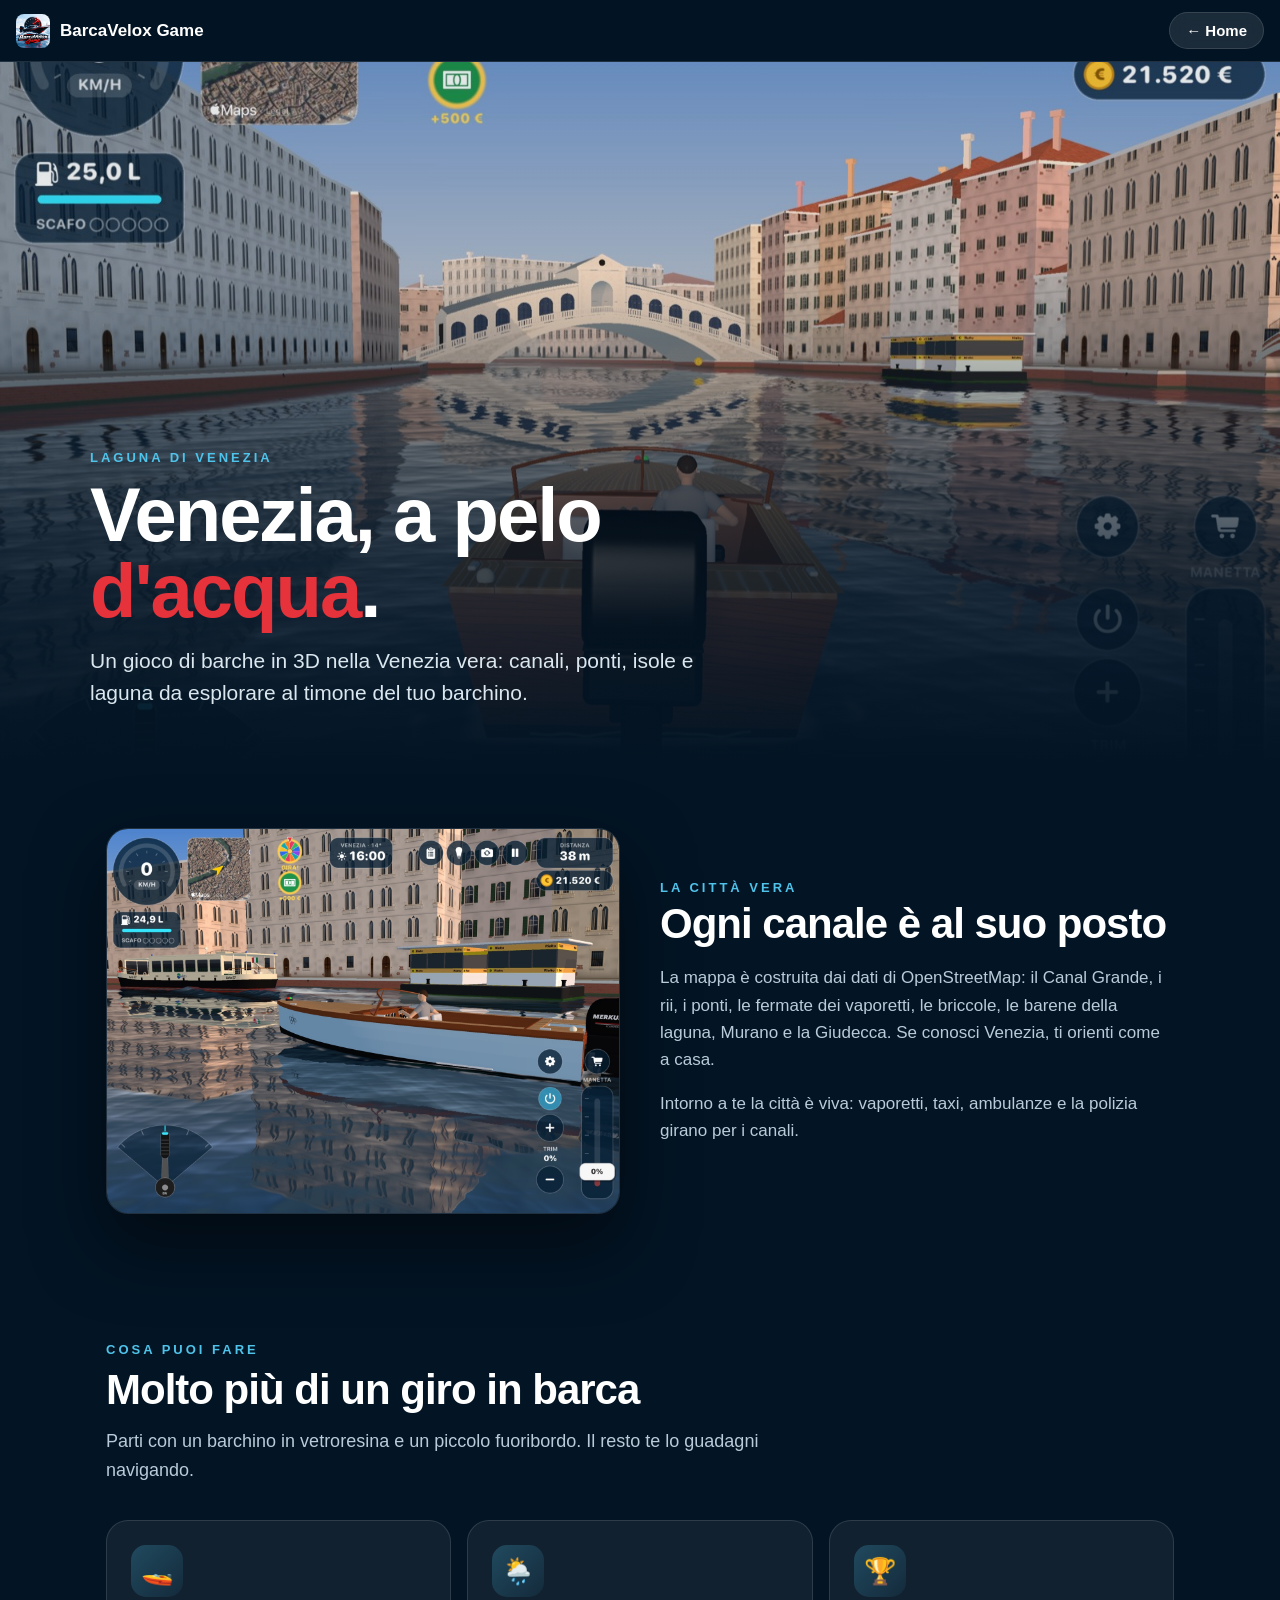
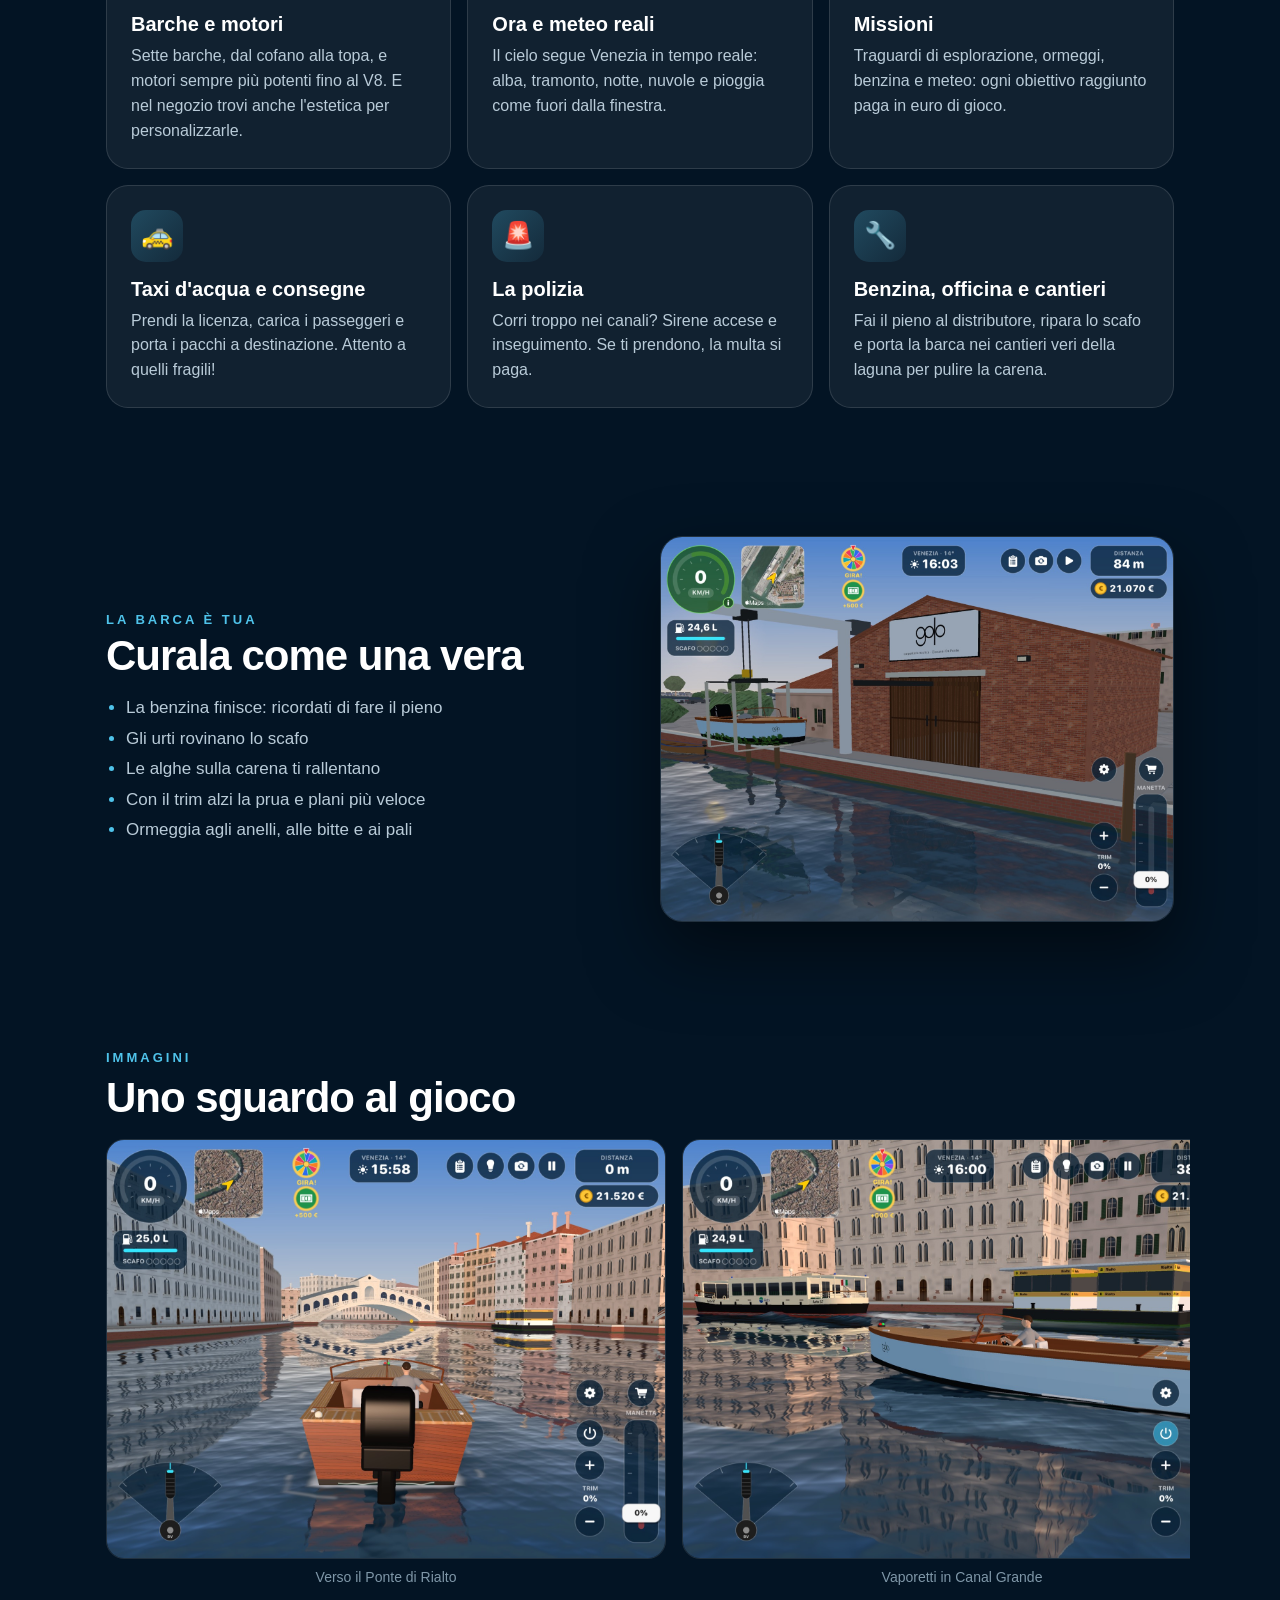
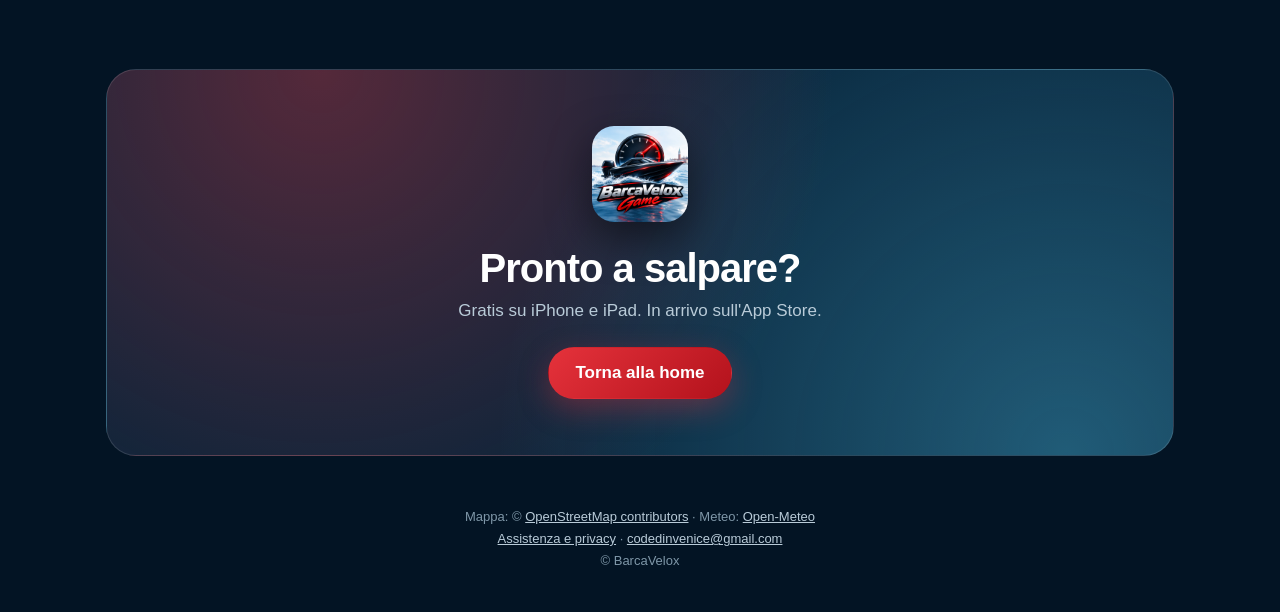
==== gioco.html @ d5ca37de "Sito" ====
<!doctype html>
<html lang="it">
<head>
<meta charset="utf-8">
<meta name="viewport" content="width=device-width, initial-scale=1, viewport-fit=cover">
<title>Il gioco · BarcaVelox Game</title>
<meta name="description" content="Venezia vera da navigare: canali, ponti, Rialto, la laguna con le sue barene. Barche e motori da comprare, missioni, taxi d'acqua, consegne e la polizia alle calcagna.">
<meta name="theme-color" content="#031424">
<meta property="og:title" content="BarcaVelox Game · Il gioco">
<meta property="og:description" content="Naviga nella Laguna di Venezia.">
<meta property="og:image" content="https://homedeveloperve.github.io/img/rialto.jpg">
<link rel="icon" href="img/apple-touch-icon.png">
<link rel="apple-touch-icon" href="img/apple-touch-icon.png">
<link rel="stylesheet" href="style.css">
</head>
<body>

<header class="topbar">
  <a class="brand" href="index.html"><img src="img/icona.jpg" alt="">BarcaVelox Game</a>
  <a class="button ghost" href="index.html">← Home</a>
</header>

<div class="hero">
  <img class="bg" src="img/rialto.jpg" alt="Una barca in Canal Grande verso il Ponte di Rialto">
  <div class="inner">
    <div class="eyebrow">Laguna di Venezia</div>
    <h1>Venezia, a pelo <em>d'acqua</em>.</h1>
    <p>Un gioco di barche in 3D nella Venezia vera: canali, ponti, isole e laguna da esplorare al timone del tuo barchino.</p>
  </div>
</div>

<section>
  <div class="split reveal">
    <div class="shot"><img src="img/canal-grande.jpg" alt="Vaporetti e barche in Canal Grande" loading="lazy"></div>
    <div>
      <div class="eyebrow">La città vera</div>
      <h2>Ogni canale è al suo posto</h2>
      <p>La mappa è costruita dai dati di OpenStreetMap: il Canal Grande, i rii, i ponti, le fermate dei vaporetti, le briccole, le barene della laguna, Murano e la Giudecca. Se conosci Venezia, ti orienti come a casa.</p>
      <p>Intorno a te la città è viva: vaporetti, taxi, ambulanze e la polizia girano per i canali.</p>
    </div>
  </div>
</section>

<section>
  <div class="eyebrow">Cosa puoi fare</div>
  <h2>Molto più di un giro in barca</h2>
  <p class="intro">Parti con un barchino in vetroresina e un piccolo fuoribordo. Il resto te lo guadagni navigando.</p>

  <div class="features">
    <div class="feature reveal">
      <div class="emoji">🚤</div>
      <h3>Barche e motori</h3>
      <p>Sette barche, dal cofano alla topa, e motori sempre più potenti fino al V8. E nel negozio trovi anche l'estetica per personalizzarle.</p>
    </div>
    <div class="feature reveal">
      <div class="emoji">🌦️</div>
      <h3>Ora e meteo reali</h3>
      <p>Il cielo segue Venezia in tempo reale: alba, tramonto, notte, nuvole e pioggia come fuori dalla finestra.</p>
    </div>
    <div class="feature reveal">
      <div class="emoji">🏆</div>
      <h3>Missioni</h3>
      <p>Traguardi di esplorazione, ormeggi, benzina e meteo: ogni obiettivo raggiunto paga in euro di gioco.</p>
    </div>
    <div class="feature reveal">
      <div class="emoji">🚕</div>
      <h3>Taxi d'acqua e consegne</h3>
      <p>Prendi la licenza, carica i passeggeri e porta i pacchi a destinazione. Attento a quelli fragili!</p>
    </div>
    <div class="feature reveal">
      <div class="emoji">🚨</div>
      <h3>La polizia</h3>
      <p>Corri troppo nei canali? Sirene accese e inseguimento. Se ti prendono, la multa si paga.</p>
    </div>
    <div class="feature reveal">
      <div class="emoji">🔧</div>
      <h3>Benzina, officina e cantieri</h3>
      <p>Fai il pieno al distributore, ripara lo scafo e porta la barca nei cantieri veri della laguna per pulire la carena.</p>
    </div>
  </div>
</section>

<section>
  <div class="split reverse reveal">
    <div class="shot"><img src="img/cantiere.jpg" alt="La barca sollevata dalla gru davanti a un cantiere" loading="lazy"></div>
    <div>
      <div class="eyebrow">La barca è tua</div>
      <h2>Curala come una vera</h2>
      <ul>
        <li>La benzina finisce: ricordati di fare il pieno</li>
        <li>Gli urti rovinano lo scafo</li>
        <li>Le alghe sulla carena ti rallentano</li>
        <li>Con il trim alzi la prua e plani più veloce</li>
        <li>Ormeggia agli anelli, alle bitte e ai pali</li>
      </ul>
    </div>
  </div>
</section>

<section>
  <div class="eyebrow">Immagini</div>
  <h2>Uno sguardo al gioco</h2>
  <div class="gallery">
    <figure><img src="img/rialto.jpg" alt="" loading="lazy"><figcaption>Verso il Ponte di Rialto</figcaption></figure>
    <figure><img src="img/canal-grande.jpg" alt="" loading="lazy"><figcaption>Vaporetti in Canal Grande</figcaption></figure>
    <figure><img src="img/cantiere.jpg" alt="" loading="lazy"><figcaption>Al cantiere per la carena</figcaption></figure>
    <figure><img src="img/missioni.jpg" alt="" loading="lazy"><figcaption>Le missioni</figcaption></figure>
    <figure><img src="img/meteo.jpg" alt="" loading="lazy"><figcaption>Missioni meteo: notte, pioggia e alba</figcaption></figure>
    <figure><img src="img/negozio.jpg" alt="" loading="lazy"><figcaption>Negozio e officina</figcaption></figure>
    <figure><img src="img/ruota.jpg" alt="" loading="lazy"><figcaption>Un giro gratis della ruota ogni giorno</figcaption></figure>
  </div>
</section>

<div class="cta-wrap">
  <div class="cta reveal">
    <img src="img/icona.jpg" alt="">
    <h2>Pronto a salpare?</h2>
    <p>Gratis su iPhone e iPad. In arrivo sull'App Store.</p>
    <a class="button primary" href="index.html">Torna alla home</a>
  </div>
</div>

<footer>
  Mappa: © <a href="https://www.openstreetmap.org/copyright">OpenStreetMap contributors</a> · Meteo: <a href="https://open-meteo.com/">Open-Meteo</a><br>
  <a href="https://sites.google.com/view/barcaveloxmtgame">Assistenza e privacy</a> · <a href="mailto:codedinvenice@gmail.com">codedinvenice@gmail.com</a><br>
  © BarcaVelox
</footer>

<script>
  const io = new IntersectionObserver(entries => {
    for (const e of entries) if (e.isIntersecting) { e.target.classList.add("visible"); io.unobserve(e.target); }
  }, { threshold: 0.15 });
  document.querySelectorAll(".reveal").forEach(el => io.observe(el));
</script>
</body>
</html>
---- style.css ----
:root {
  color-scheme: dark;
  --ink: #ffffff;
  --muted: #b9cbd8;
  --faint: #7f97a8;
  --deep: #031424;
  --navy: #08243a;
  --card: rgba(255, 255, 255, 0.06);
  --line: rgba(255, 255, 255, 0.12);
  --sea: #3399bf;
  --sea-bright: #4fc3ea;
  --red: #e5323b;
  --gold: #ffc23d;
}

* { box-sizing: border-box; }

html { scroll-behavior: smooth; }

body {
  margin: 0;
  background: var(--deep);
  color: var(--ink);
  font-family: -apple-system, BlinkMacSystemFont, "SF Pro Display", "Segoe UI", Roboto, sans-serif;
  -webkit-font-smoothing: antialiased;
}

a { color: inherit; }

/* ---------- Buttons ---------- */

.button {
  display: inline-flex; align-items: center; justify-content: center; gap: 10px;
  padding: 15px 26px; border-radius: 999px; text-decoration: none;
  font-weight: 700; font-size: 17px; color: #fff; background: var(--sea);
  border: 1px solid transparent;
  transition: transform .15s ease, background .15s ease, box-shadow .15s ease;
}
.button:hover { transform: translateY(-2px); }
.button.primary {
  background: linear-gradient(135deg, var(--red), #b3121c);
  box-shadow: 0 10px 30px rgba(229, 50, 59, 0.35);
}
.button.primary:hover { box-shadow: 0 14px 36px rgba(229, 50, 59, 0.5); }
.button.ghost { background: rgba(255, 255, 255, 0.10); border-color: var(--line); backdrop-filter: blur(10px); }
.button.ghost:hover { background: rgba(255, 255, 255, 0.16); }

/* App Store badge, drawn in CSS (no Apple artwork until the game is live) */
.store {
  display: inline-flex; align-items: center; gap: 12px;
  padding: 10px 20px 10px 16px; border-radius: 14px;
  background: #000; border: 1px solid rgba(255, 255, 255, 0.35);
  text-decoration: none; color: #fff; text-align: left;
}
.store svg { width: 26px; height: 26px; flex: none; }
.store span { display: block; font-size: 11px; line-height: 1.2; opacity: .8; }
.store strong { display: block; font-size: 19px; line-height: 1.15; letter-spacing: -.2px; }
.store.soon { cursor: default; }

/* ---------- Home ---------- */

.home {
  position: relative; min-height: 100vh; min-height: 100svh;
  display: flex; flex-direction: column; align-items: center; justify-content: center;
  padding: 48px 16px; text-align: center; overflow: hidden;
}
.home::before {
  content: ""; position: absolute; inset: -20px;
  background: url("img/rialto.jpg") center 40% / cover no-repeat;
  filter: blur(6px) saturate(1.1);
  transform: scale(1.05);
  animation: drift 30s ease-in-out infinite alternate;
}
.home::after {
  content: ""; position: absolute; inset: 0;
  background:
    radial-gradient(ellipse at 50% 35%, rgba(3, 20, 36, 0.35), rgba(3, 20, 36, 0.92) 70%),
    linear-gradient(180deg, rgba(3, 20, 36, 0.2), var(--deep));
}
.home > * { position: relative; z-index: 1; }

@keyframes drift { from { transform: scale(1.05) translateX(-1.5%); } to { transform: scale(1.12) translateX(1.5%); } }

.app-icon {
  width: 148px; height: 148px; border-radius: 33px;
  box-shadow: 0 24px 60px rgba(0, 0, 0, 0.55), 0 0 0 1px rgba(255, 255, 255, 0.15);
  animation: float 5s ease-in-out infinite;
}
@keyframes float { 50% { transform: translateY(-8px) rotate(-1deg); } }

.home h1 { font-size: clamp(36px, 7vw, 60px); letter-spacing: -1.5px; margin: 28px 0 6px; line-height: 1.05; }
.home .tagline { font-size: clamp(18px, 3vw, 22px); color: var(--sea-bright); font-weight: 600; margin: 0 0 14px; }
.home .lead { max-width: 520px; color: var(--muted); font-size: 17px; line-height: 1.55; margin: 0 0 30px; }

.actions { display: flex; flex-direction: column; gap: 12px; width: 100%; max-width: 380px; }
.actions .button { width: 100%; }
.home .store { margin-bottom: 26px; }

.contacts { margin-top: 26px; color: var(--faint); font-size: 15px; }
.contacts a { color: var(--muted); }

footer { color: var(--faint); font-size: 13px; text-align: center; padding: 30px 16px 40px; line-height: 1.7; }
footer a { color: var(--muted); }
.home footer { padding-bottom: 0; }

/* ---------- Game page ---------- */

.topbar {
  position: sticky; top: 0; z-index: 10;
  display: flex; align-items: center; justify-content: space-between; gap: 12px;
  padding: 12px 16px; background: rgba(3, 20, 36, 0.75);
  backdrop-filter: blur(16px); -webkit-backdrop-filter: blur(16px);
  border-bottom: 1px solid var(--line);
}
.brand { display: flex; align-items: center; gap: 10px; text-decoration: none; font-weight: 800; font-size: 17px; }
.brand img { width: 34px; height: 34px; border-radius: 8px; }
.topbar .button { padding: 9px 16px; font-size: 15px; }

.hero {
  position: relative; min-height: min(78vh, 760px); display: flex; align-items: flex-end;
  padding: 0 16px 56px; overflow: hidden;
}
.hero img.bg { position: absolute; inset: 0; width: 100%; height: 100%; object-fit: cover; object-position: center 45%; }
.hero::after {
  content: ""; position: absolute; inset: 0;
  background: linear-gradient(180deg, rgba(3, 20, 36, 0.1) 30%, rgba(3, 20, 36, 0.75) 70%, var(--deep));
}
.hero .inner { position: relative; z-index: 1; max-width: 1100px; margin: 0 auto; width: 100%; }
.eyebrow { text-transform: uppercase; letter-spacing: 3px; font-size: 13px; font-weight: 700; color: var(--sea-bright); }
.hero h1 { font-size: clamp(38px, 7vw, 76px); letter-spacing: -2px; line-height: 1; margin: 12px 0 16px; max-width: 800px; }
.hero h1 em { font-style: normal; color: var(--red); }
.hero p { font-size: clamp(17px, 2.2vw, 21px); color: #dbe7ef; max-width: 620px; line-height: 1.5; margin: 0; }

section { max-width: 1100px; margin: 0 auto; padding: 64px 16px; }
section h2 { font-size: clamp(28px, 4.5vw, 42px); letter-spacing: -1px; margin: 10px 0 14px; line-height: 1.1; }
section > p.intro { color: var(--muted); font-size: 18px; line-height: 1.6; max-width: 700px; margin: 0 0 36px; }

.features { display: grid; grid-template-columns: repeat(auto-fill, minmax(min(100%, 300px), 1fr)); gap: 16px; }
.feature {
  background: var(--card); border: 1px solid var(--line); border-radius: 22px; padding: 24px;
  transition: transform .2s ease, border-color .2s ease;
}
.feature:hover { transform: translateY(-4px); border-color: rgba(79, 195, 234, 0.45); }
.feature .emoji {
  width: 52px; height: 52px; border-radius: 15px; display: grid; place-items: center; font-size: 26px;
  background: linear-gradient(135deg, rgba(79, 195, 234, 0.25), rgba(51, 153, 191, 0.08));
  margin-bottom: 16px;
}
.feature h3 { margin: 0 0 8px; font-size: 20px; }
.feature p { margin: 0; color: var(--muted); line-height: 1.55; font-size: 16px; }

.split { display: grid; grid-template-columns: 1fr 1fr; gap: 40px; align-items: center; }
.split.reverse .shot { order: 2; }
.shot { border-radius: 22px; overflow: hidden; border: 1px solid var(--line); box-shadow: 0 30px 70px rgba(0, 0, 0, 0.5); }
.shot img { display: block; width: 100%; height: auto; }
.split h2 { margin-top: 6px; }
.split p { color: var(--muted); font-size: 17px; line-height: 1.6; }
.split ul { color: var(--muted); font-size: 17px; line-height: 1.8; padding-left: 20px; margin: 0; }
.split li::marker { color: var(--sea-bright); }

.gallery {
  display: flex; gap: 16px; overflow-x: auto; scroll-snap-type: x mandatory;
  padding: 4px 16px 20px; margin: 0 -16px; scrollbar-width: thin;
}
.gallery figure { flex: 0 0 min(82%, 560px); margin: 0; scroll-snap-align: center; }
.gallery img { width: 100%; display: block; border-radius: 18px; border: 1px solid var(--line); }
.gallery figcaption { color: var(--faint); font-size: 14px; margin-top: 10px; text-align: center; }

.cta {
  text-align: center; border-radius: 30px; padding: 56px 20px; margin: 0 16px;
  background:
    radial-gradient(circle at 20% 0%, rgba(229, 50, 59, 0.35), transparent 55%),
    radial-gradient(circle at 90% 100%, rgba(79, 195, 234, 0.35), transparent 55%),
    var(--navy);
  border: 1px solid var(--line);
}
.cta-wrap { max-width: 1100px; margin: 0 auto 20px; }
.cta img { width: 96px; height: 96px; border-radius: 22px; box-shadow: 0 16px 40px rgba(0, 0, 0, 0.5); }
.cta h2 { margin: 20px 0 10px; font-size: clamp(28px, 4.5vw, 40px); letter-spacing: -1px; }
.cta p { color: var(--muted); font-size: 17px; margin: 0 0 26px; }

.reveal { opacity: 0; transform: translateY(24px); transition: opacity .7s ease, transform .7s ease; }
.reveal.visible { opacity: 1; transform: none; }

@media (max-width: 760px) {
  .split { grid-template-columns: 1fr; gap: 24px; }
  .split.reverse .shot { order: 0; }
  .hero { min-height: 70vh; padding-bottom: 40px; }
  section { padding: 48px 16px; }
  .topbar .button span { display: none; }
}

@media (prefers-reduced-motion: reduce) {
  *, *::before { animation: none !important; transition: none !important; }
  .reveal { opacity: 1; transform: none; }
}
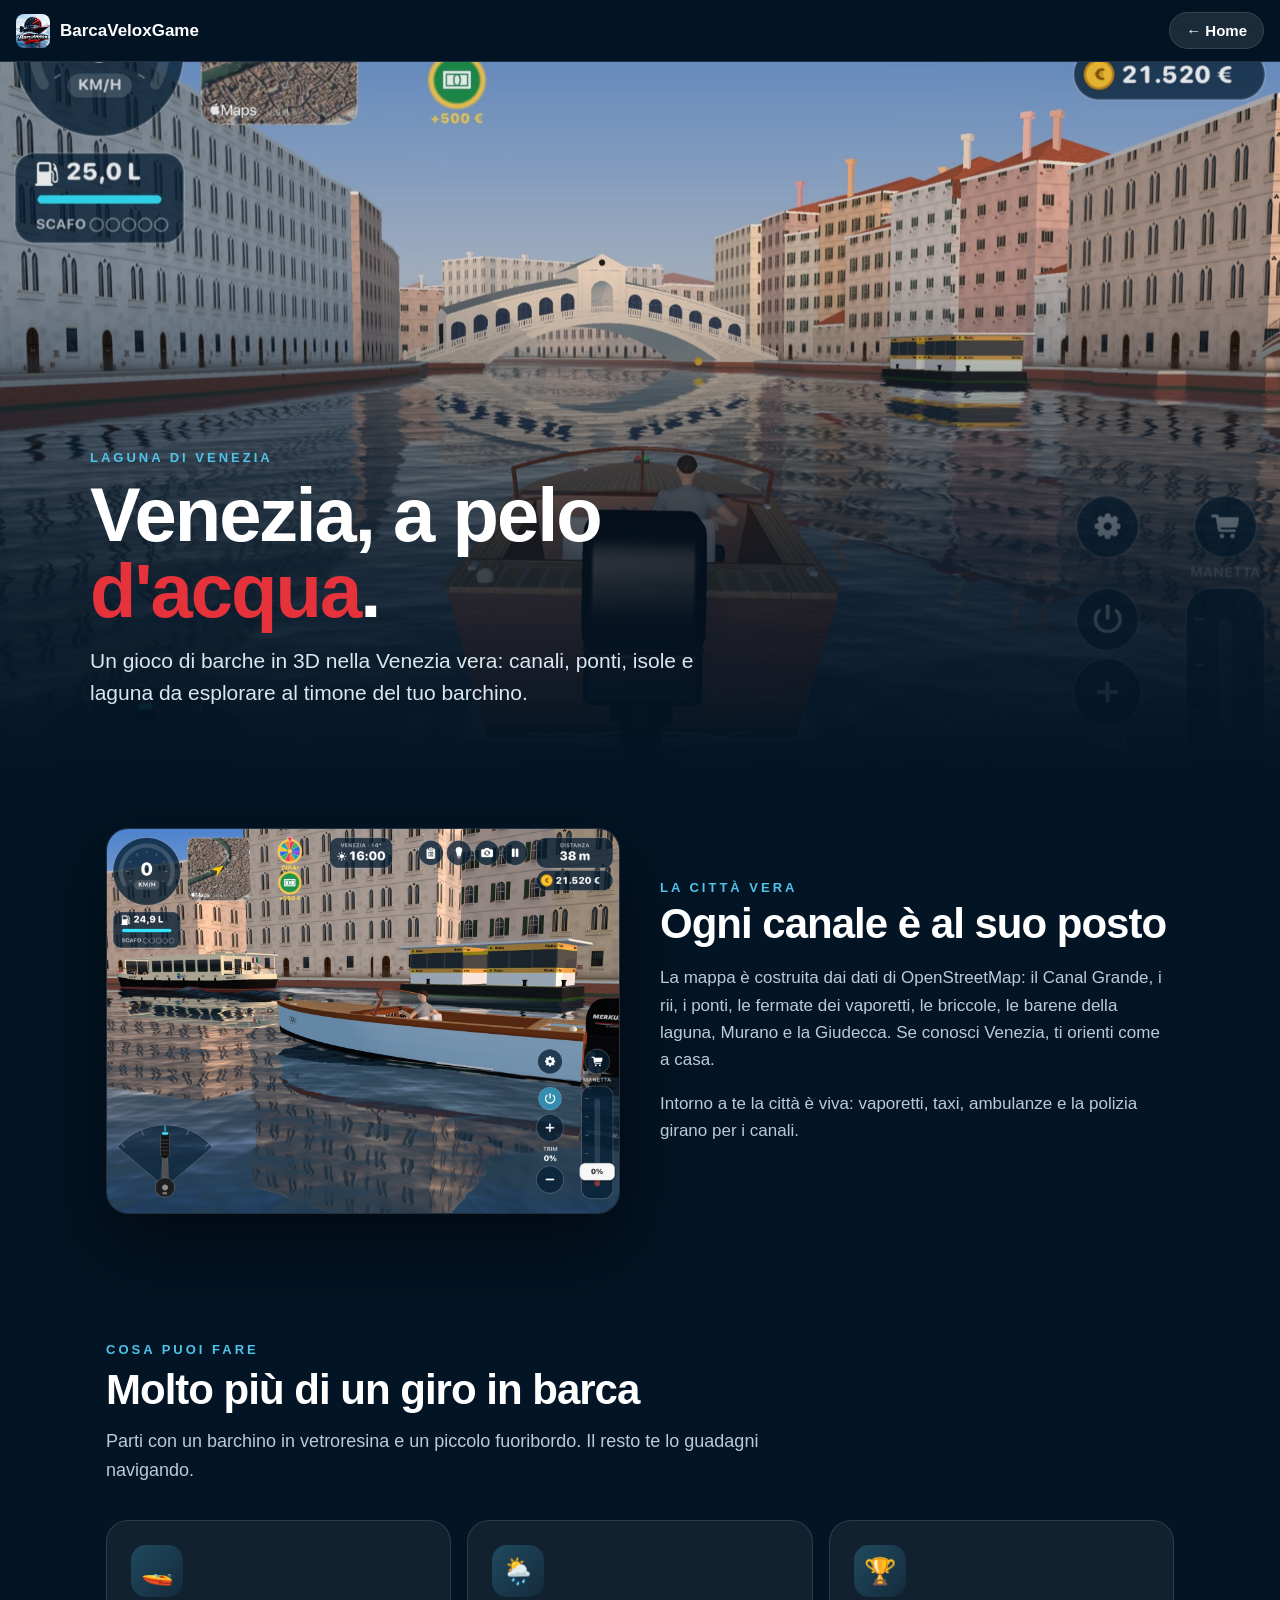
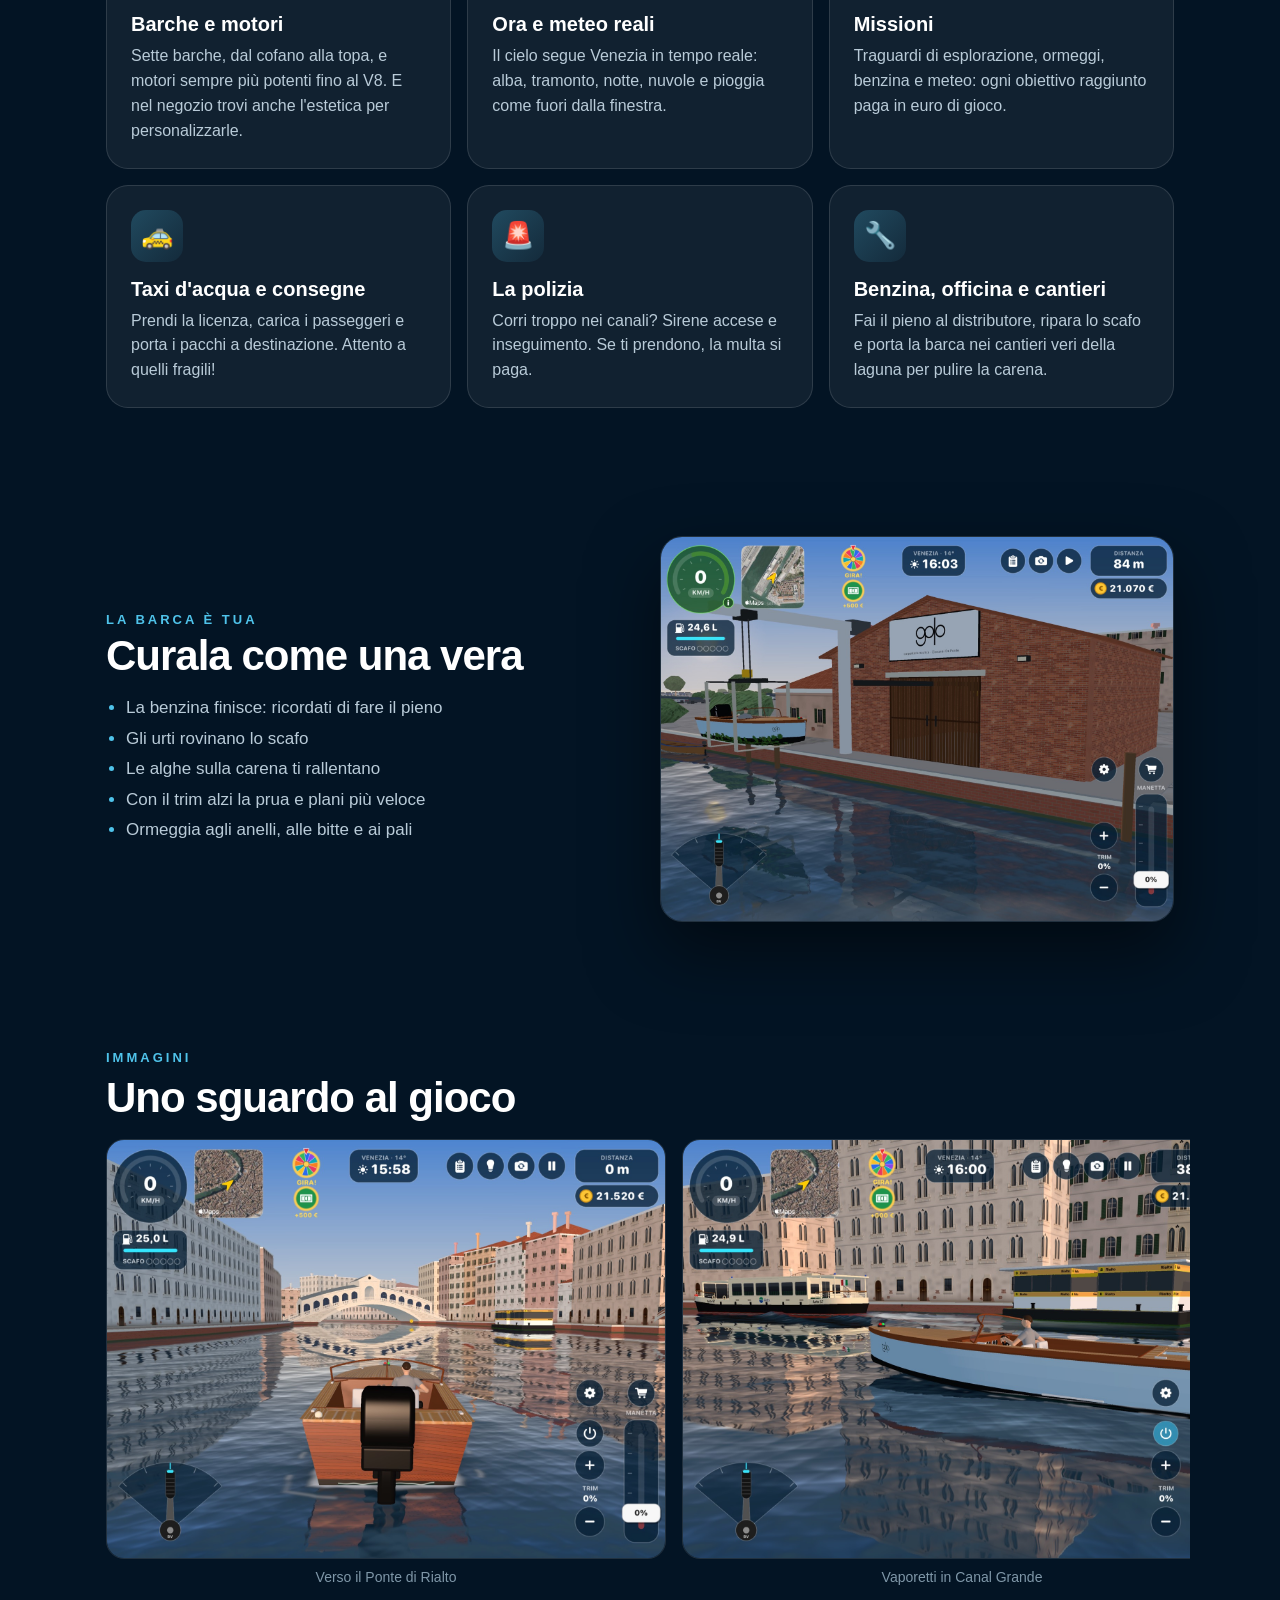
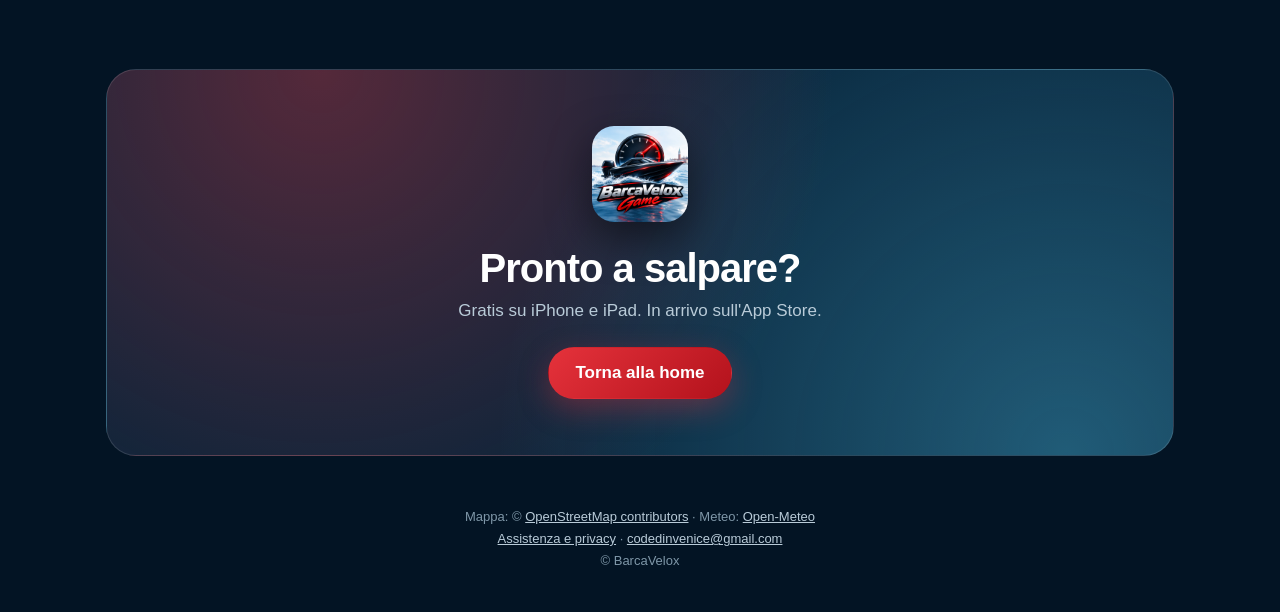
==== commit 3ecc4cba: "Nome del gioco scritto tutto attaccato: BarcaVeloxGame Co-Authored-By: Claude Opus 5.5 <noreply@anth" ====
--- a/gioco.html
+++ b/gioco.html
@@ -3,10 +3,10 @@
 <head>
 <meta charset="utf-8">
 <meta name="viewport" content="width=device-width, initial-scale=1, viewport-fit=cover">
-<title>Il gioco · BarcaVelox Game</title>
+<title>Il gioco · BarcaVeloxGame</title>
 <meta name="description" content="Venezia vera da navigare: canali, ponti, Rialto, la laguna con le sue barene. Barche e motori da comprare, missioni, taxi d'acqua, consegne e la polizia alle calcagna.">
 <meta name="theme-color" content="#031424">
-<meta property="og:title" content="BarcaVelox Game · Il gioco">
+<meta property="og:title" content="BarcaVeloxGame · Il gioco">
 <meta property="og:description" content="Naviga nella Laguna di Venezia.">
 <meta property="og:image" content="https://homedeveloperve.github.io/img/rialto.jpg">
 <link rel="icon" href="img/apple-touch-icon.png">
@@ -16,7 +16,7 @@
 <body>
 
 <header class="topbar">
-  <a class="brand" href="index.html"><img src="img/icona.jpg" alt="">BarcaVelox Game</a>
+  <a class="brand" href="index.html"><img src="img/icona.jpg" alt="">BarcaVeloxGame</a>
   <a class="button ghost" href="index.html">← Home</a>
 </header>
 
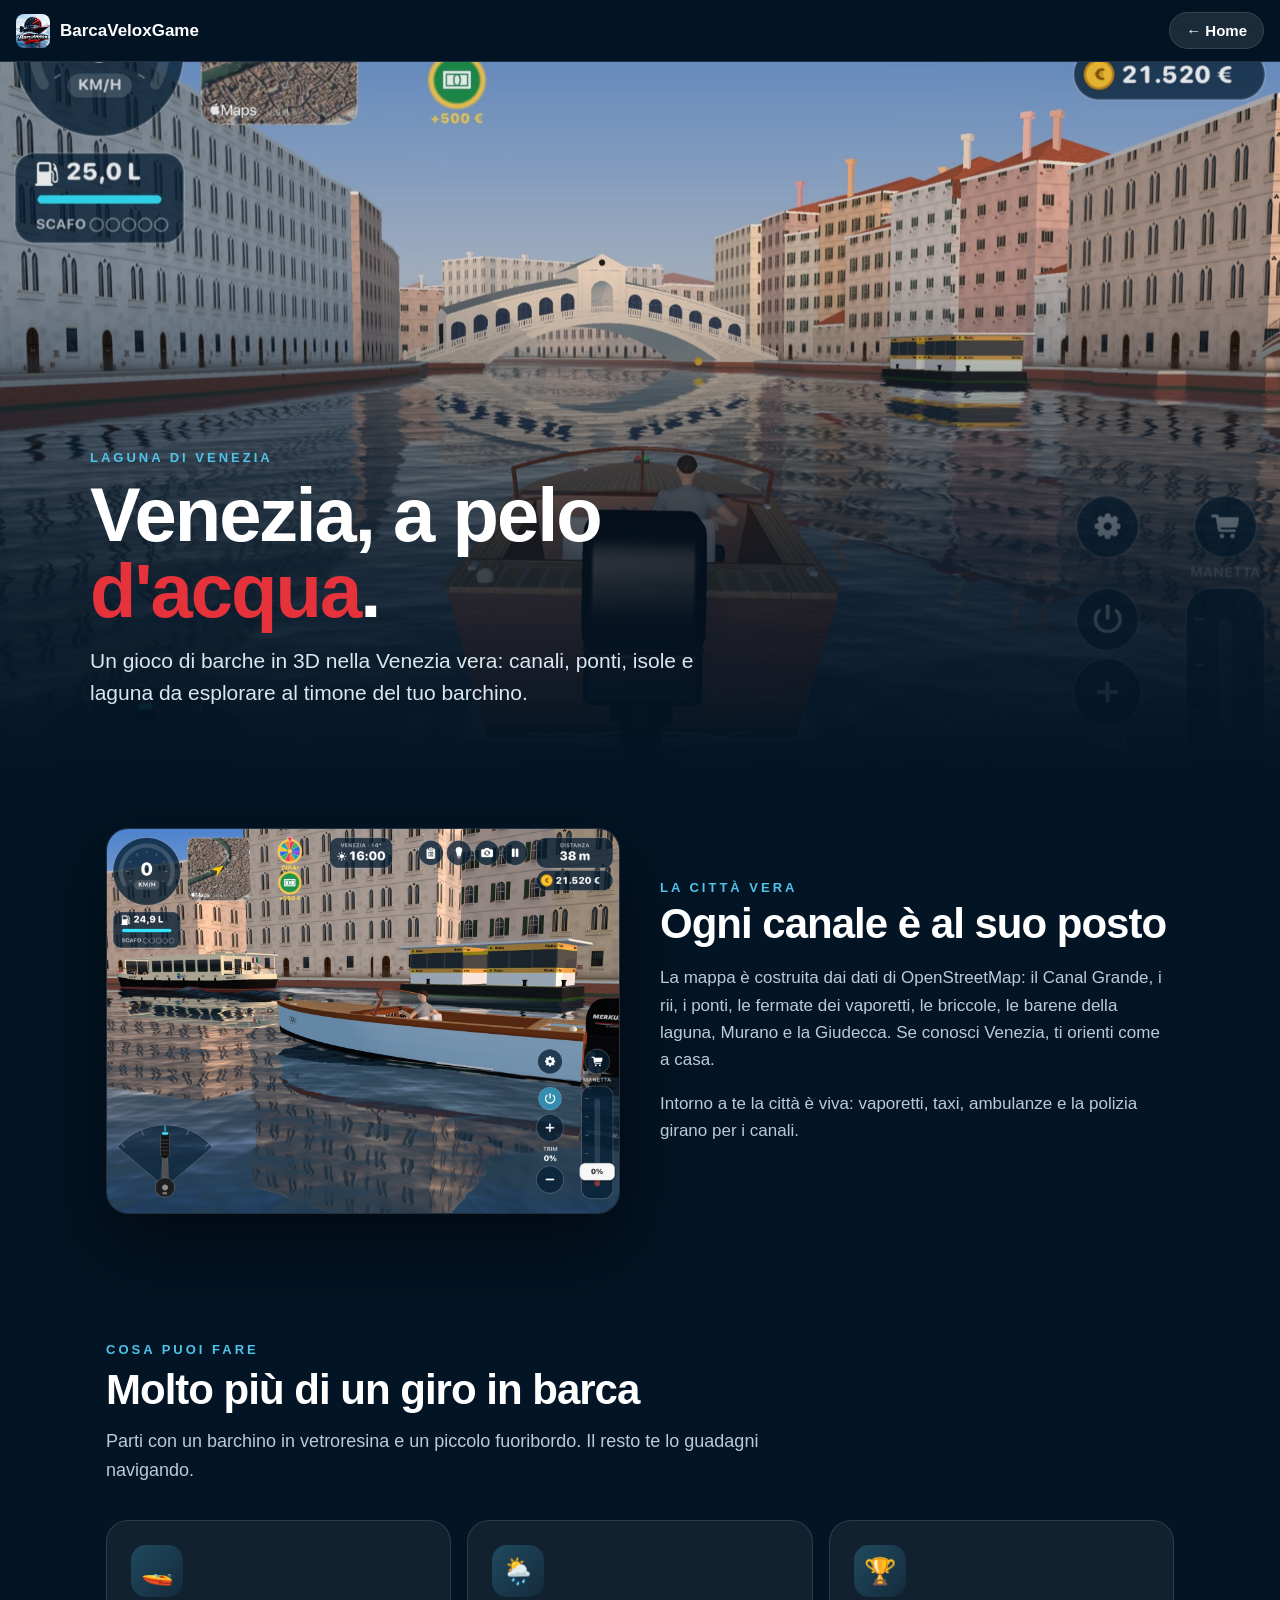
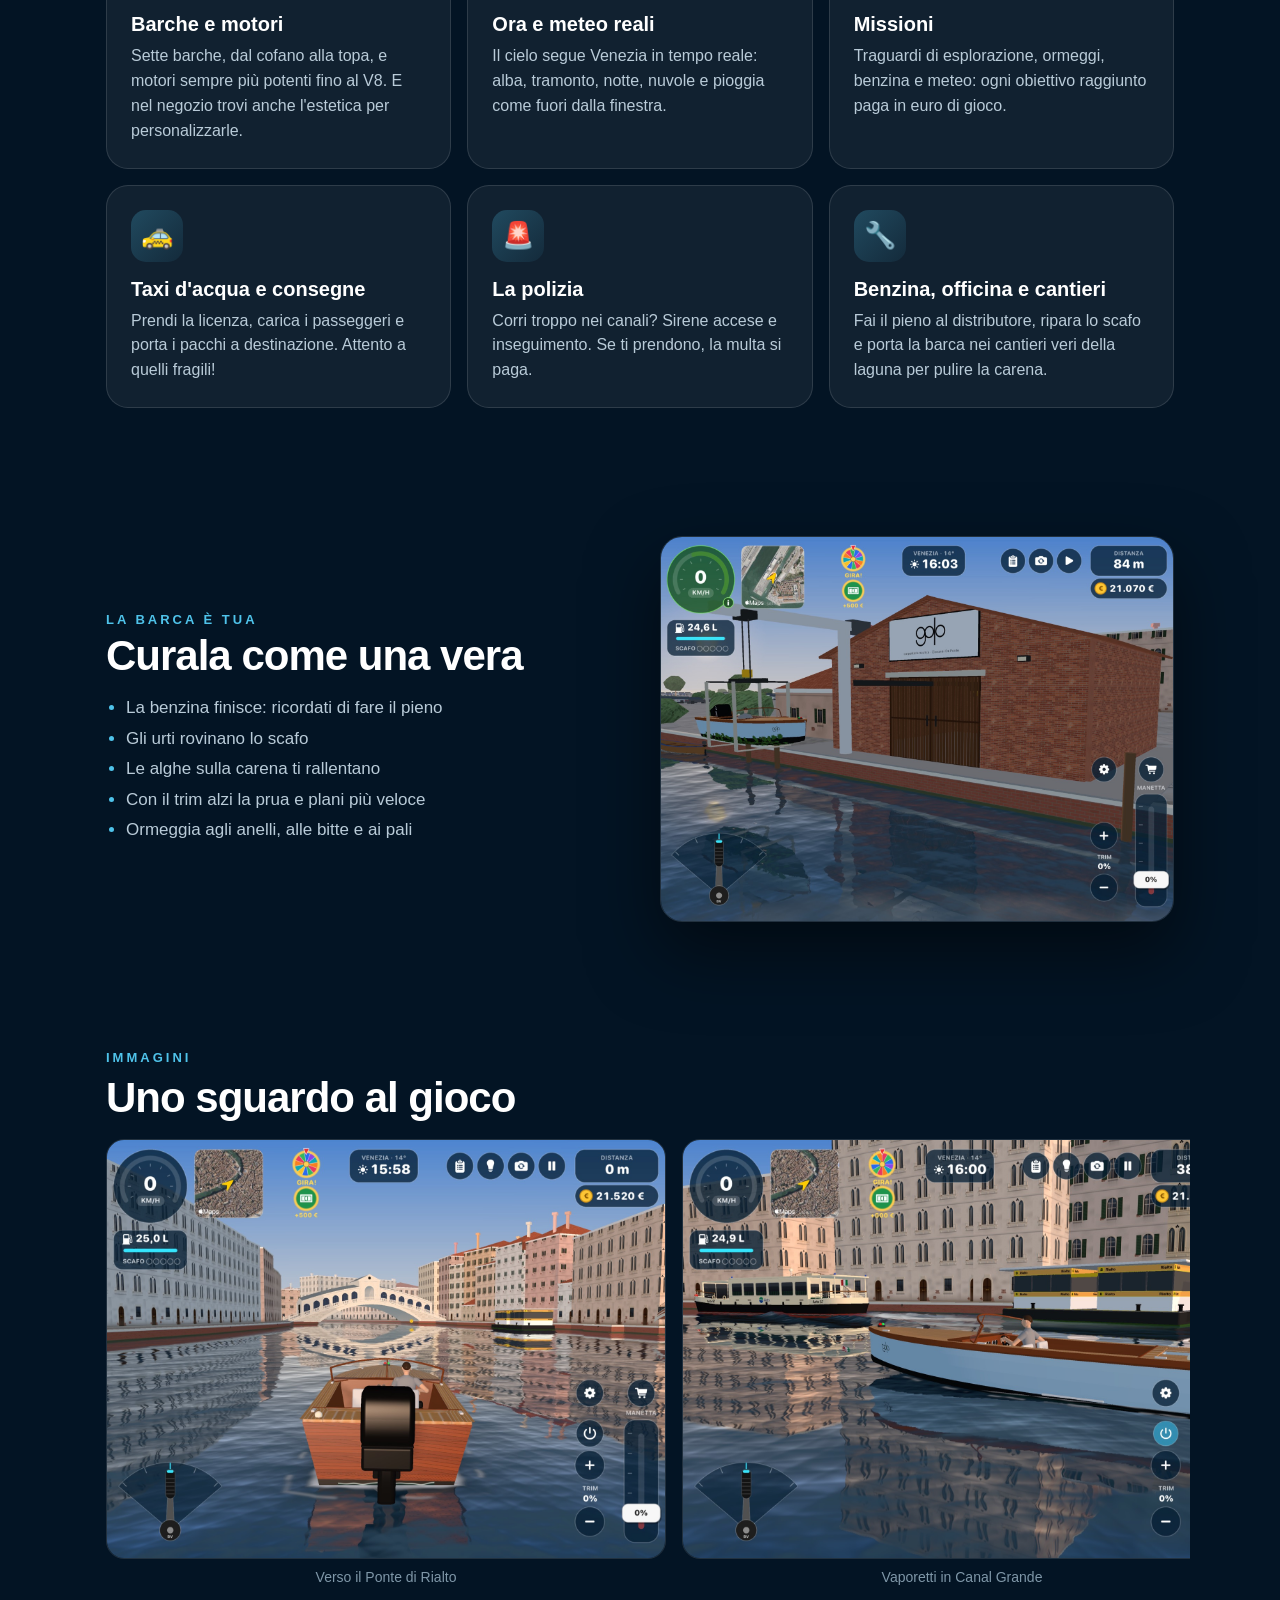
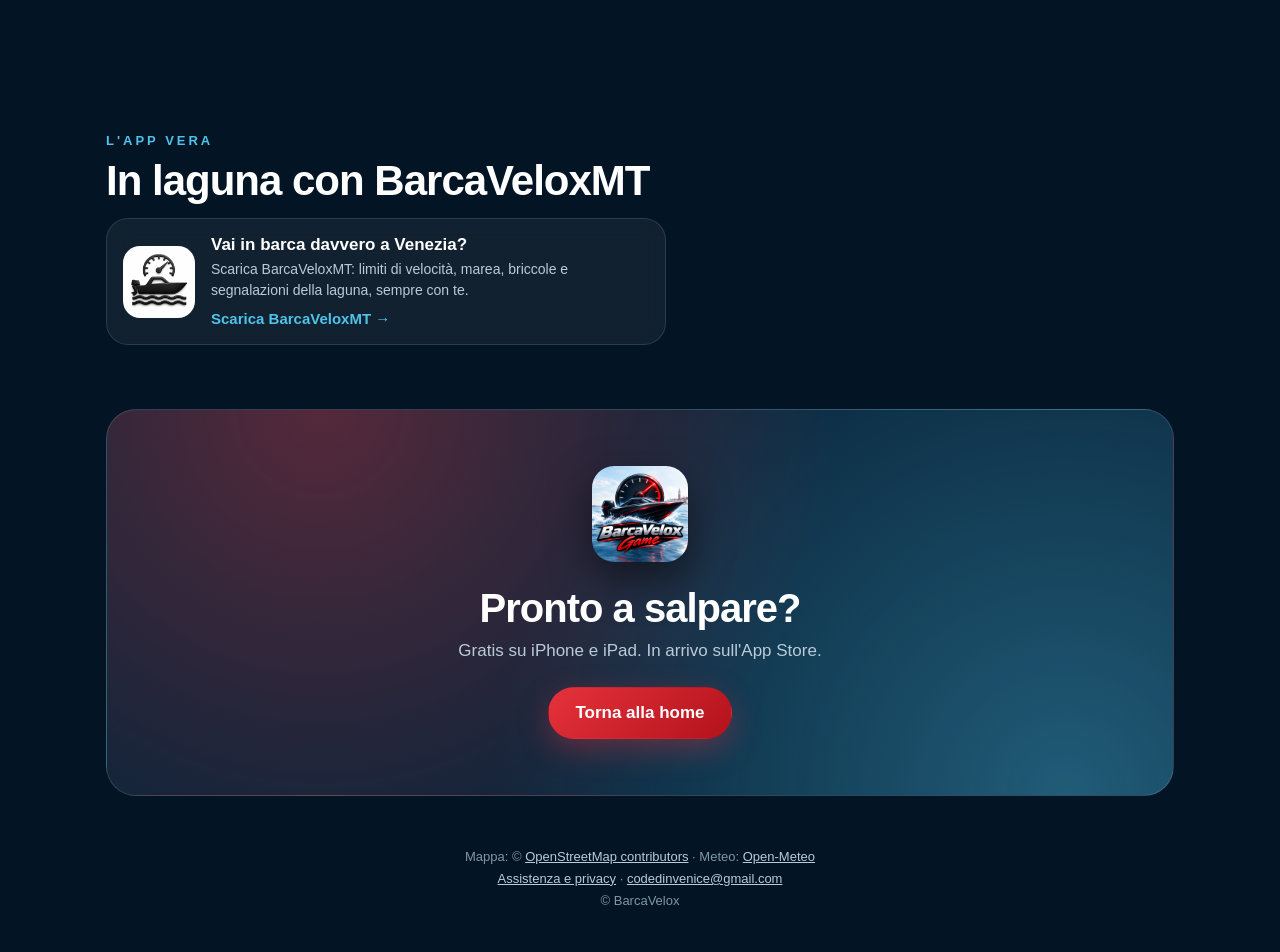
==== commit 697acb73: "Pulsante per scaricare BarcaVeloxMT nella home e nella pagina del gioco Co-Authored-By: Claude Opus " ====
--- a/gioco.html
+++ b/gioco.html
@@ -111,6 +111,19 @@
   </div>
 </section>
 
+<section class="mt-section">
+  <div class="eyebrow">L'app vera</div>
+  <h2>In laguna con BarcaVeloxMT</h2>
+  <a class="mt-card" href="https://apps.apple.com/app/id6751656223">
+    <img src="img/barcaveloxmt.jpg" alt="Icona di BarcaVeloxMT">
+    <div>
+      <strong>Vai in barca davvero a Venezia?</strong>
+      <span>Scarica BarcaVeloxMT: limiti di velocità, marea, briccole e segnalazioni della laguna, sempre con te.</span>
+      <em>Scarica BarcaVeloxMT →</em>
+    </div>
+  </a>
+</section>
+
 <div class="cta-wrap">
   <div class="cta reveal">
     <img src="img/icona.jpg" alt="">
--- a/style.css
+++ b/style.css
@@ -194,3 +194,19 @@
   *, *::before { animation: none !important; transition: none !important; }
   .reveal { opacity: 1; transform: none; }
 }
+
+/* ---------- BarcaVeloxMT, the real-life app ---------- */
+
+.mt-card {
+  display: flex; align-items: center; gap: 16px; width: 100%; max-width: 560px;
+  margin-top: 28px; padding: 16px; border-radius: 22px; text-align: left; text-decoration: none;
+  background: var(--card); border: 1px solid var(--line);
+  backdrop-filter: blur(10px); -webkit-backdrop-filter: blur(10px);
+  transition: transform .15s ease, border-color .15s ease;
+}
+.mt-card:hover { transform: translateY(-2px); border-color: rgba(79, 195, 234, 0.45); }
+.mt-card img { width: 72px; height: 72px; border-radius: 17px; flex: none; background: #fff; }
+.mt-card strong { display: block; font-size: 17px; margin-bottom: 4px; }
+.mt-card span { display: block; color: var(--muted); font-size: 14px; line-height: 1.45; }
+.mt-card em { display: inline-block; margin-top: 10px; font-style: normal; font-weight: 700; font-size: 15px; color: var(--sea-bright); }
+.mt-section .mt-card { margin-top: 8px; }
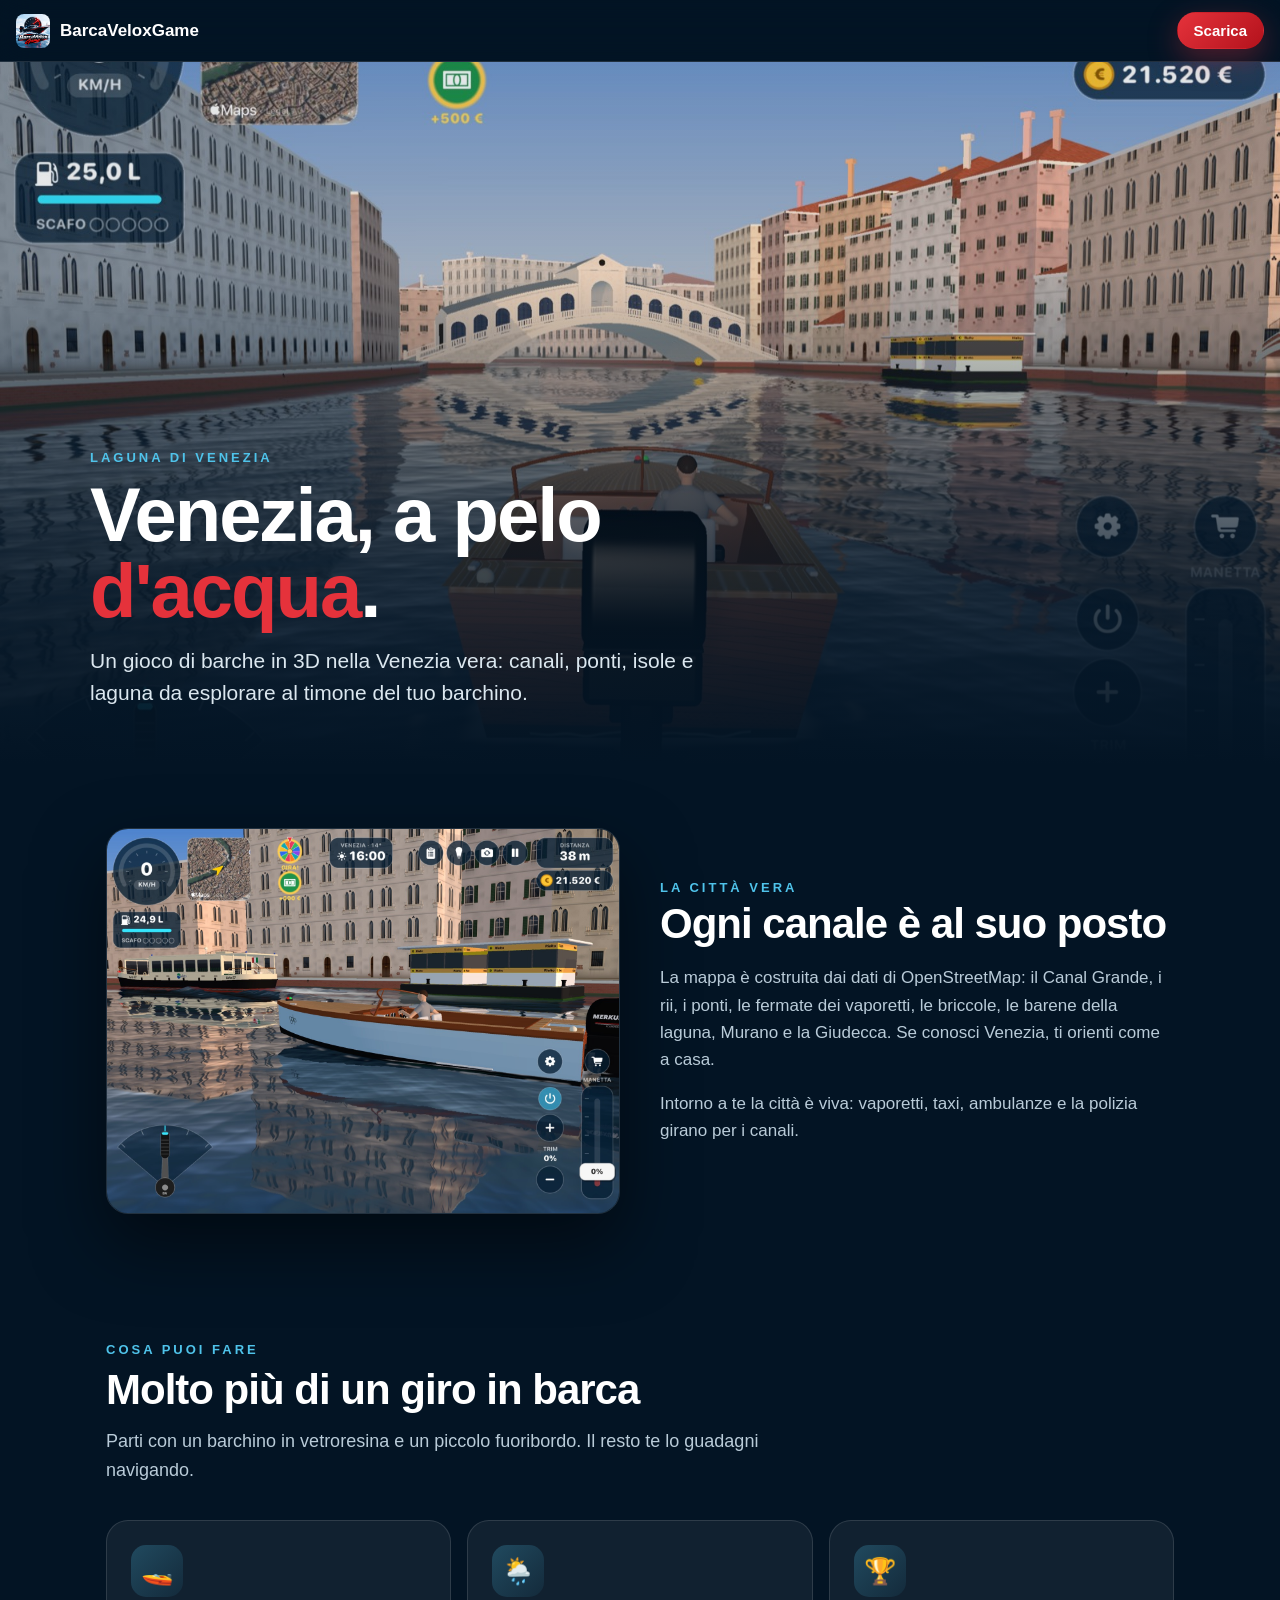
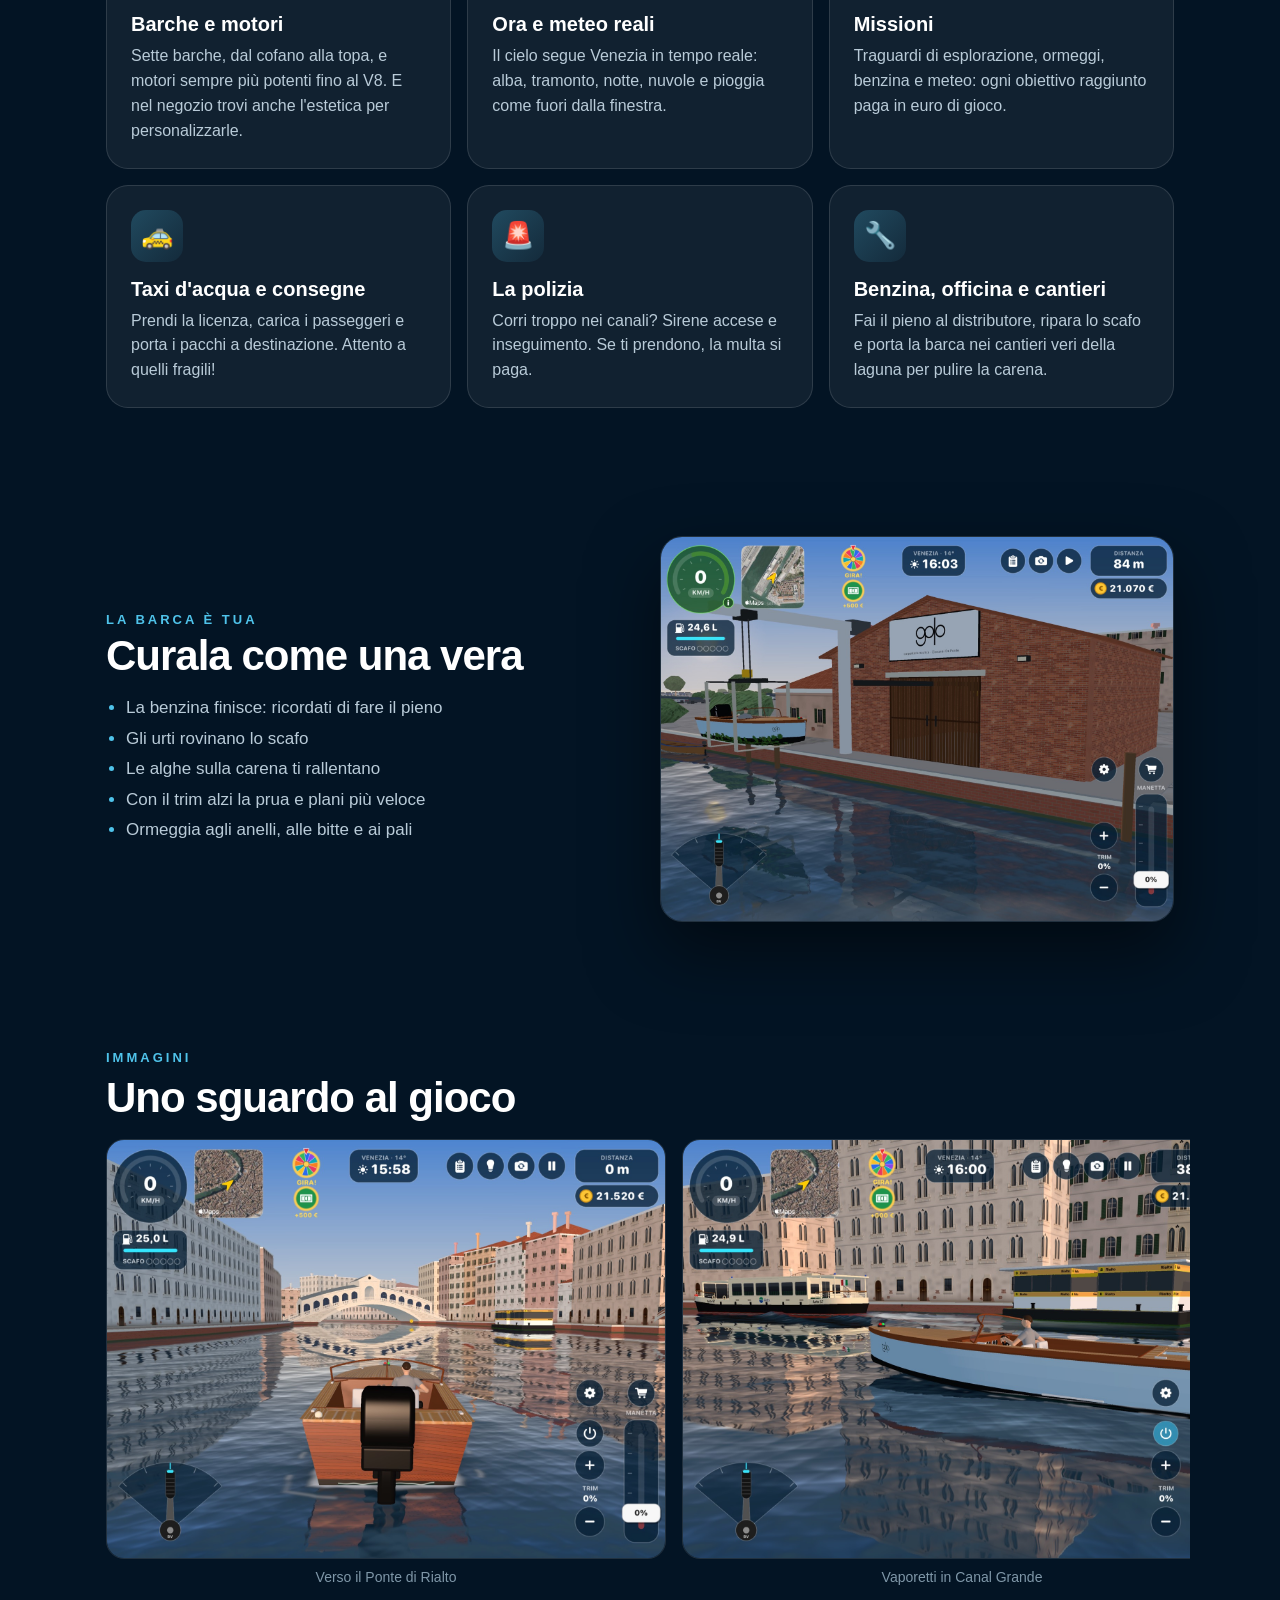
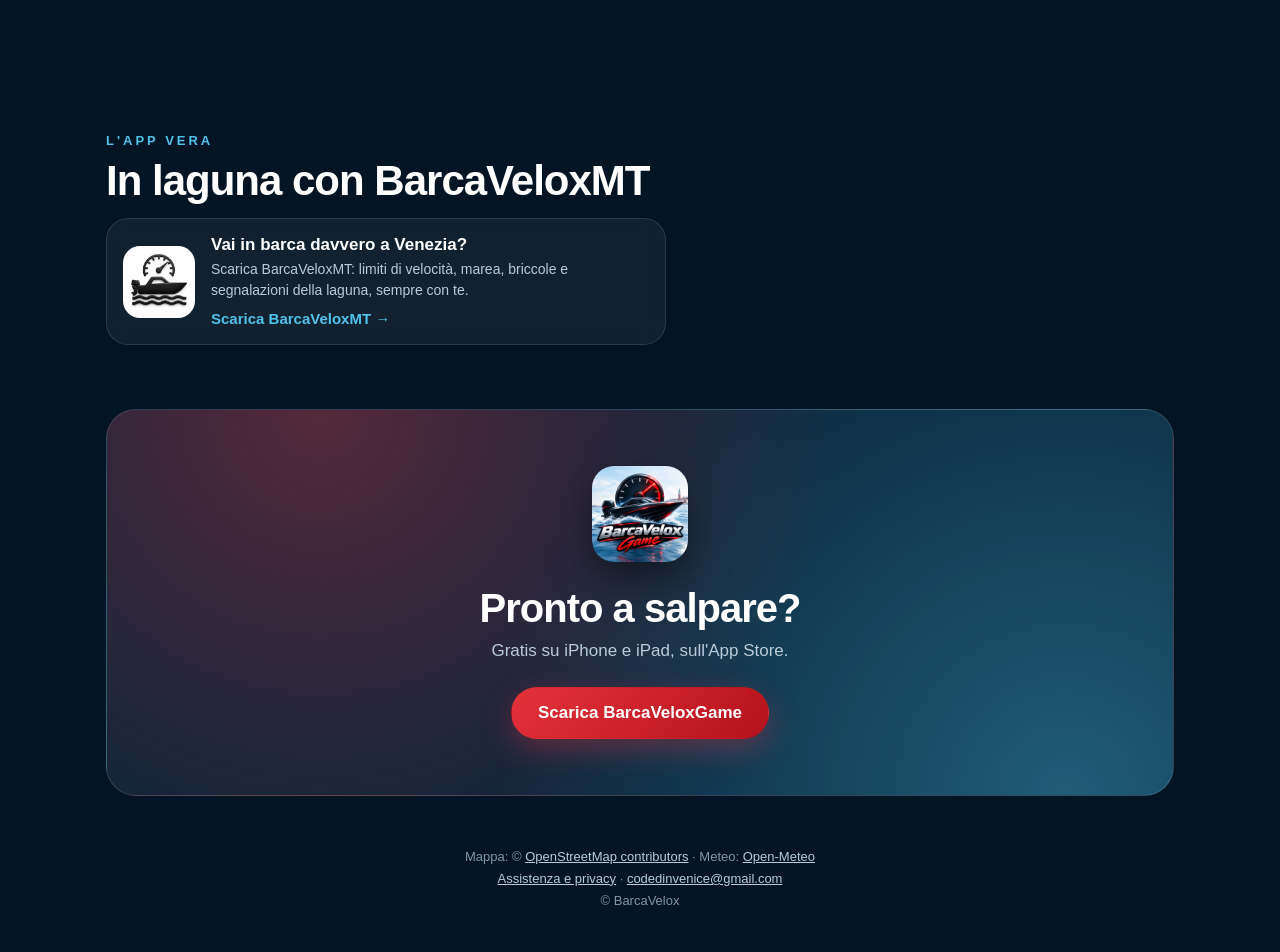
==== commit fde5eb49: "Il gioco è sull'App Store: pulsanti di download con il link vero Co-Authored-By: Claude Opus 5.5 <no" ====
--- a/gioco.html
+++ b/gioco.html
@@ -11,13 +11,13 @@
 <meta property="og:image" content="https://homedeveloperve.github.io/img/rialto.jpg">
 <link rel="icon" href="img/apple-touch-icon.png">
 <link rel="apple-touch-icon" href="img/apple-touch-icon.png">
-<link rel="stylesheet" href="style.css">
+<link rel="stylesheet" href="style.css?v=2">
 </head>
 <body>
 
 <header class="topbar">
   <a class="brand" href="index.html"><img src="img/icona.jpg" alt="">BarcaVeloxGame</a>
-  <a class="button ghost" href="index.html">← Home</a>
+  <a class="button primary" href="https://apps.apple.com/app/id6817332075">Scarica</a>
 </header>
 
 <div class="hero">
@@ -128,8 +128,8 @@
   <div class="cta reveal">
     <img src="img/icona.jpg" alt="">
     <h2>Pronto a salpare?</h2>
-    <p>Gratis su iPhone e iPad. In arrivo sull'App Store.</p>
-    <a class="button primary" href="index.html">Torna alla home</a>
+    <p>Gratis su iPhone e iPad, sull'App Store.</p>
+    <a class="button primary" href="https://apps.apple.com/app/id6817332075">Scarica BarcaVeloxGame</a>
   </div>
 </div>
 
